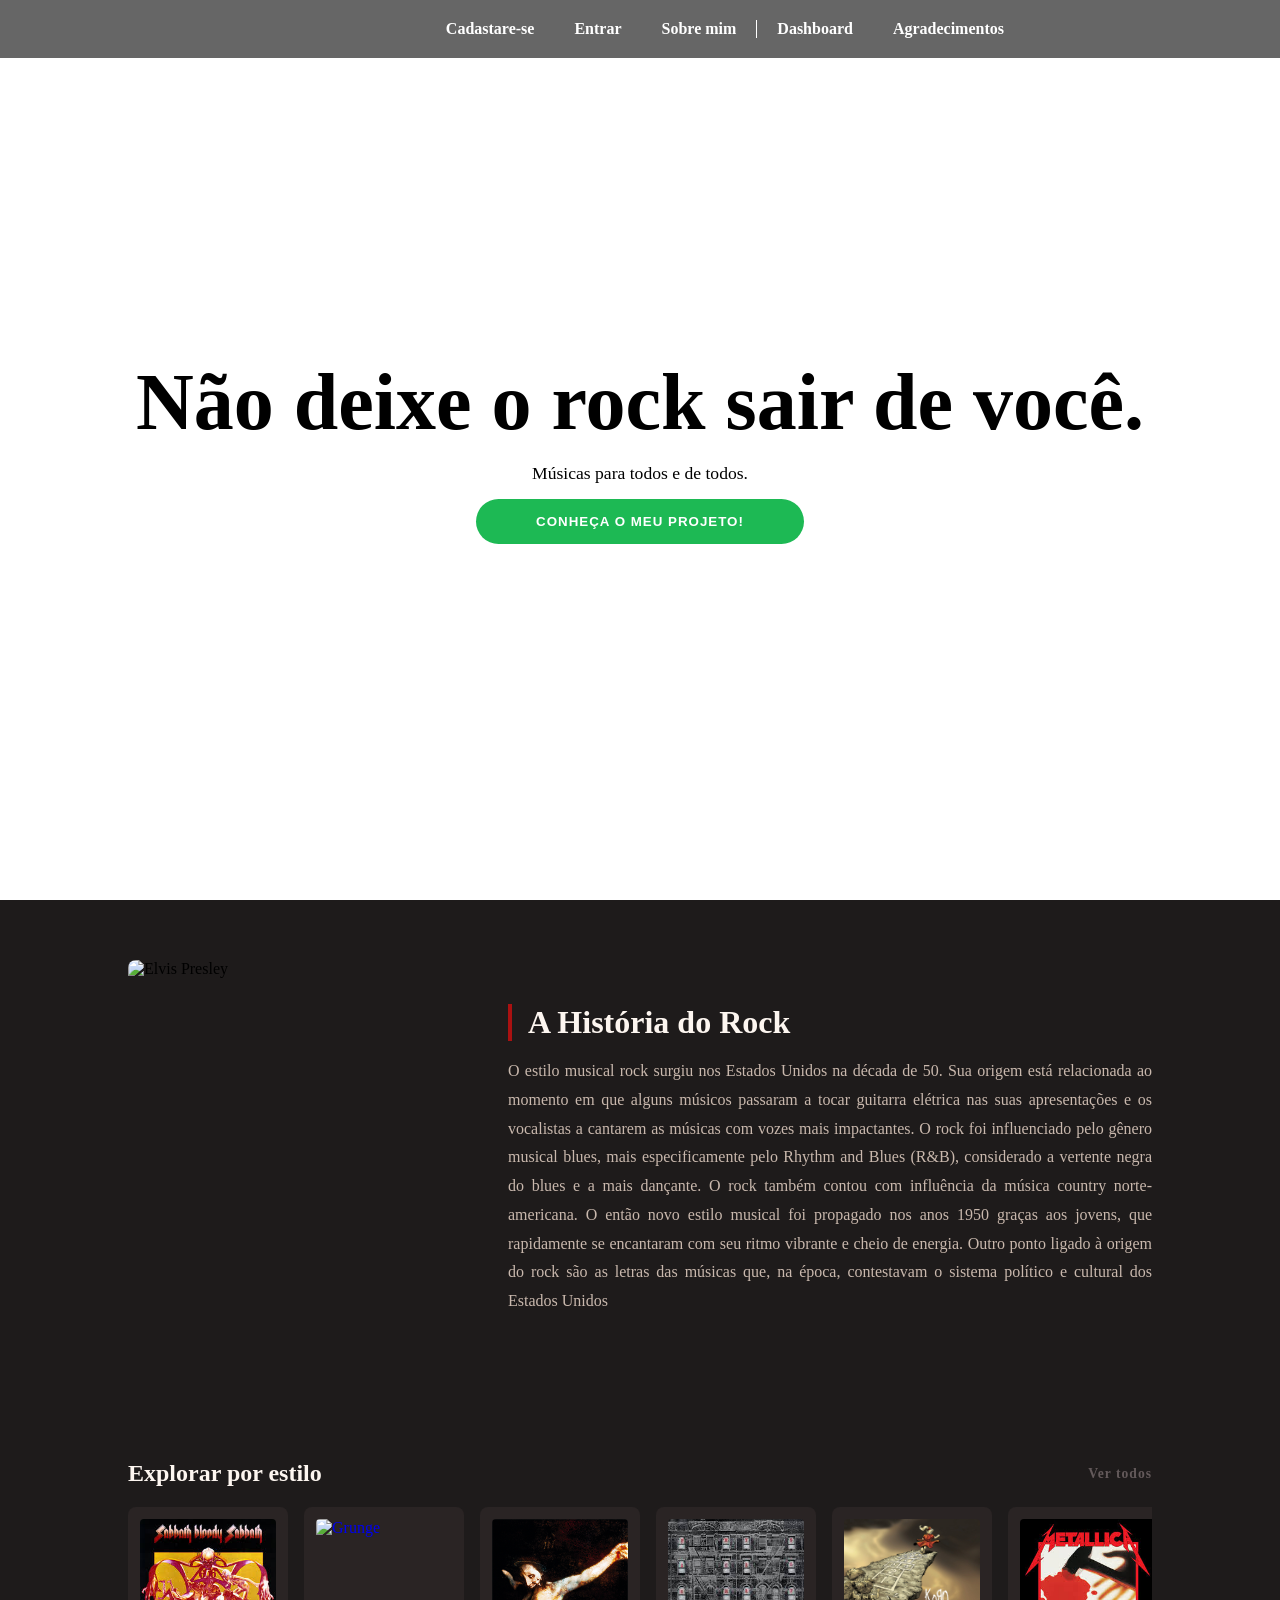
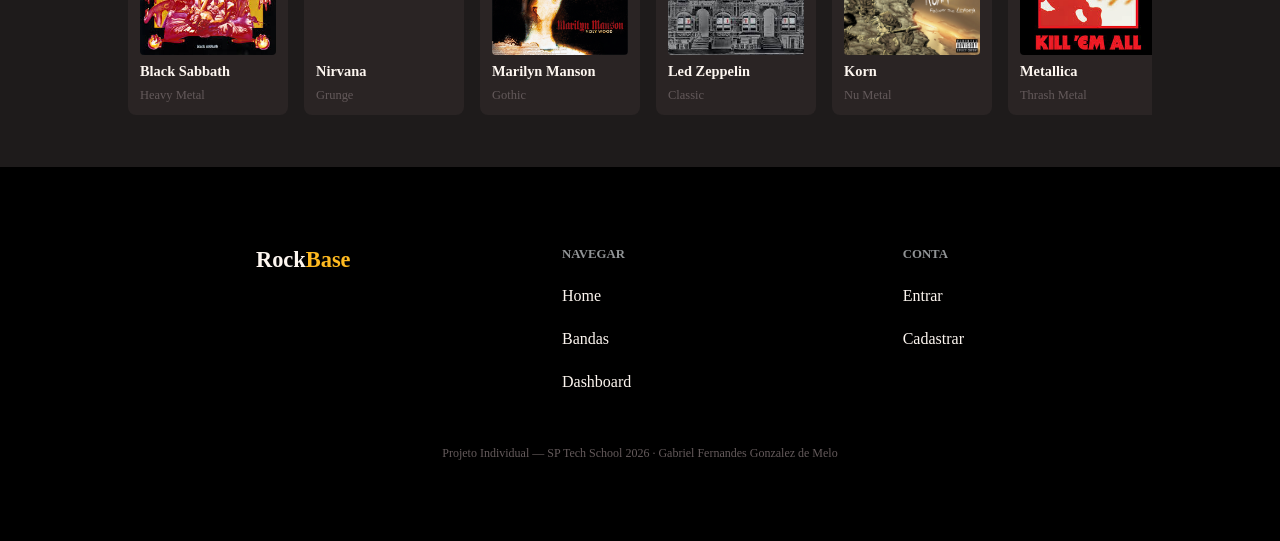
==== Protótipo/index.html @ 9acef93d "Prototipo" ====
<!DOCTYPE html>
<html lang="en">
<head>
    <meta charset="UTF-8">
    <meta name="viewport" content="width=device-width, initial-scale=1.0">
    <title>Rockbase - Não deixe o rock sair de você</title>
    <link rel="stylesheet" href="style.css">
   <link rel="preconnect" href="https://fonts.googleapis.com">
<link rel="preconnect" href="https://fonts.gstatic.com" crossorigin>
<link href="https://fonts.googleapis.com/css2?family=Roboto:ital,wght@0,100..900;1,100..900&display=swap" rel="stylesheet">
</head>
<body>
    <navbar id="navbar">
        <div class="navbar-container">
            <img src="" alt="" class="logo">
            <ul>
                <li class="navbar-item">Cadastare-se</li>
                <li class="navbar-item">Entrar</li>
                <li class="navbar-item">Sobre mim</li>
                <li class="navbar-item">Dashboard</li>
                <li class="navbar-item">Agradecimentos</li>
            </ul>
        </div>
    </navbar>

    <div class="showcase">
         <div class="showcase-container">
            <h2>Não deixe o rock sair de você.</h2>
            <p>Músicas para todos e de todos.</p>
            <button class="btn-primary">Conheça o meu projeto!</button>
         </div>
    </div>    

    <div class="Rock-painel">
        <div class="Rock-historia">
    <img id="Rock" src="https://s2.static.brasilescola.uol.com.br/be/2024/01/elvis-presley.jpg" alt="Elvis Presley">
    <div class="historia-texto">
        <h2>A História do Rock</h2>
        <p>O estilo musical rock surgiu nos Estados Unidos na década de 50. Sua origem está relacionada ao momento em que alguns músicos passaram a tocar guitarra elétrica nas suas apresentações e os vocalistas a cantarem as músicas com vozes mais impactantes.

O rock foi influenciado pelo gênero musical blues, mais especificamente pelo Rhythm and Blues (R&B), considerado a vertente negra do blues e a mais dançante. O rock também contou com influência da música country norte-americana.

O então novo estilo musical foi propagado nos anos 1950 graças aos jovens, que rapidamente se encantaram com seu ritmo vibrante e cheio de energia. Outro ponto ligado à origem do rock são as letras das músicas que, na época, contestavam o sistema político e cultural dos Estados Unidos</p>
    </div>
</div> 
</div>


<div class="bandas-section">
    <div class="bandas-header">
        <h2>Explorar por estilo</h2>
        <a href="bandas.html">Ver todos</a>
    </div>
    <div class="bandas-carousel">

        <a href="BlackSabbath.html" class="banda-card">
            <img src="./Assets/Sabbath Bloody Sabbath.jpg" alt="Heavy Metal">
            <span class="banda-card__nome">Black Sabbath</span>
            <span class="banda-card__genero">Heavy Metal</span>
        </a>

        <a href="Nirvana.html" class="banda-card">
            <img src="https://upload.wikimedia.org/wikipedia/en/b/b7/NirvanaNevermindalbumcover.jpg" alt="Grunge">
            <span class="banda-card__nome">Nirvana</span>
            <span class="banda-card__genero">Grunge</span>
        </a>

        <a href="banda.html" class="banda-card">
            <img src="./Assets/Marilyn_Manson_-_Holy_Wood.png" alt="Gothic">
            <span class="banda-card__nome">Marilyn Manson</span>
            <span class="banda-card__genero">Gothic</span>
        </a>

        <a href="banda.html" class="banda-card">
            <img src="./Assets/Led Zeppelin - Physical Grafitti.jpg" alt="Classic">
            <span class="banda-card__nome">Led Zeppelin</span>
            <span class="banda-card__genero">Classic</span>
        </a>

        <a href="banda.html" class="banda-card">
            <img src="./Assets/Korn Follow the Leader.jpg" alt="Rock Clássico">
            <span class="banda-card__nome">Korn</span>
            <span class="banda-card__genero">Nu Metal</span>
        </a>

        <a href="banda.html" class="banda-card">
            <img src="./Assets/Kill Em All.jpg" alt="Thrash Metal">
            <span class="banda-card__nome">Metallica</span>
            <span class="banda-card__genero">Thrash Metal</span>
        </a>

         <a href="banda.html" class="banda-card">
            <img src="./Assets/Bedtime in democracy.jpg" alt="Punk">
            <span class="banda-card__nome">Dead Kennedys</span>
            <span class="banda-card__genero">Punk</span>
        </a>


    </div>
</div>



</div>

  <footer id="footer">
    <div class="footer-content">
      <p class="footer-logo">Rock<span>Base</span></p>
      <ul class="footer-menu">
        <p>Navegar</p>
        <li class="footer-menu-item"><a href="index.html">Home</a></li>
        <li class="footer-menu-item"><a href="bandas.html">Bandas</a></li>
        <li class="footer-menu-item"><a href="dashboard.html">Dashboard</a></li>
      </ul>
      <ul class="footer-menu">
        <p>Conta</p>
        <li class="footer-menu-item"><a href="login.html">Entrar</a></li>
        <li class="footer-menu-item"><a href="cadastro.html">Cadastrar</a></li>
      </ul>
    </div>
    <div class="footer-info">
      <p>Projeto Individual — SP Tech School 2026 · Gabriel Fernandes Gonzalez de Melo</p>
    </div>
  </footer>     
</body>
<script>



</script>
</html>
---- Protótipo/style.css ----
*{
    box-sizing: border-box;
    margin: 0;
    padding: 0;
}

font{
   font-family: "Roboto", sans-serif;
   font-weight: 400;
}

.btn-primary{
    background: #1DB954;
    color: white;
    text-transform: uppercase;
    padding: 15px 60px;
    border: none;
    border-radius: 30px;
    letter-spacing: 1px;
    font-weight: bold;
}


#navbar{
    display: flex;
    background-color: rgba(0, 0, 0, 0.6);
    justify-content: center;
    color: white;
    position: fixed;
    top: 0;
    width: 100%;
}

#navbar .navbar-container {
    width: 60%;
    display: flex;
    align-items: center;
    justify-content: space-between;
    padding: 20px 0;    
}

#navbar .navbar-container .logo{

}


#navbar .navbar-container ul {
    display: flex;
    list-style: none;
    font-weight: bold;
}



#navbar .navbar-container ul li {
    padding: 0 20px;
}


#navbar .navbar-container ul li:nth-child(3){
    border-right: 1px solid white;

}

.showcase{
    height: 100vh;
    display: flex;
    justify-content: center;
    align-items: center;
}

.showcase .showcase-container{
    display: flex;
    flex-direction: column;
    align-items: center;
    color: rgb(0, 0, 0);
}

.showcase .showcase-container h2{
    font-size: 5rem;
}

.showcase .showcase-container p{
    margin: 15px 0;
    font-size: 1.1rem;
}

.Rock-historia {
    display: flex;
    flex-direction: row;
    align-items: center;
    gap: 40px;
    padding: 60px 10%;
    background-color: #1e1b1b;
}

.Rock-historia img {
    width: 340px;
    height: 400px;
    object-fit: cover;
    border-radius: 8px;
    flex-shrink: 0;
}

.Rock-historia .historia-texto {
    display: flex;
    flex-direction: column;
    gap: 16px;
}

.Rock-historia .historia-texto h2 {
    font-size: 2rem;
    font-weight: 700;
    color: #fdf6f0;
    border-left: 4px solid #aa1111;
    padding-left: 16px;
}

.Rock-historia .historia-texto p {
    font-size: 1rem;
    color: #c9b8ad;
    line-height: 1.8;
    text-align: justify;
}

.bandas-section {
    padding: 40px 10%;
    background-color: #1e1b1b;
}

.bandas-header {
    display: flex;
    justify-content: space-between;
    align-items: center;
    margin-bottom: 20px;
}

.bandas-header h2 {
    color: #fdf6f0;
    font-size: 1.5rem;
    font-weight: 700;
}

.bandas-header a {
    color: #645a5b;
    font-size: 0.85rem;
    text-decoration: none;
    font-weight: bold;
    letter-spacing: 1px;
    transition: color 0.2s;
}

.bandas-header a:hover {
    color: #fdf6f0;
    cursor: pointer;
}

.bandas-carousel {
    display: flex;
    flex-direction: row;
    gap: 16px;
    padding-bottom: 12px;
    scrollbar-width: thin;
    scrollbar-color: #645a5b #2a2424;
    overflow-x: scroll;
    max-width: 100%;
}

.bandas-carousel::-webkit-scrollbar {
    height: 4px;
}

.bandas-carousel::-webkit-scrollbar-track {
    background: #2a2424;
    border-radius: 4px;
}

.bandas-carousel::-webkit-scrollbar-thumb {
    background: #645a5b;
    border-radius: 4px;
}

.banda-card {
    display: flex;
    flex-direction: column;
    align-items: flex-start;
    gap: 8px;
    text-decoration: none;
    flex-shrink: 0;
    width: 160px;
    padding: 12px;
    border-radius: 8px;
    background-color: #2a2424;
    transition: background-color 0.2s;
    cursor: pointer;
}

.banda-card:hover {
    transition: 2s ease;
    transform: scale(1.15);
    background-color: #332c2c;
}

.banda-card img {
    width: 100%;
    aspect-ratio: 1 / 1;
    object-fit: cover;
    border-radius: 4px;
}

.banda-card__nome {
    color: #fdf6f0;
    font-size: 0.9rem;
    font-weight: 600;
    white-space: nowrap;
    overflow: hidden;
    text-overflow: ellipsis;
    width: 100%;
}

.banda-card__genero {
    color: #645a5b;
    font-size: 0.78rem;
}


#footer {
	background: black;
	color: white;
	padding: 80px 0;
}

#footer .footer-content {
	display: flex;
	width: 60%;
	margin: auto;
	justify-content: space-between;
}

#footer .footer-content .footer-menu {
	margin: 0 60px;
	list-style: none;
}

#footer .footer-content .footer-menu .footer-menu-item {
	margin: 25px 0;
	transition: all 300ms ease;
}

#footer .footer-content .footer-menu .footer-menu-item:hover {
	color: var(--default-green);
	cursor: pointer;
}

#footer .footer-content .footer-menu p {
	font-weight: bold;
	text-transform: uppercase;
	color: #919496;
	font-size: 0.8rem;
}

.footer-logo {
  font-size: 1.4rem;
  font-weight: 700;
  color: #fdf6f0;
}

.footer-logo span {
  color: #ffba20;
}

#footer .footer-content a {
  color: #fdf6f0;
  text-decoration: none;
  transition: color 0.2s;
}

#footer .footer-content a:hover {
  color: #ffba20;
}

#footer .footer-info {
  display: flex;
  justify-content: center;
  width: 60%;
  margin: auto;
  font-size: 0.75rem;
  color: #645a5b;
  padding-top: 30px;
}
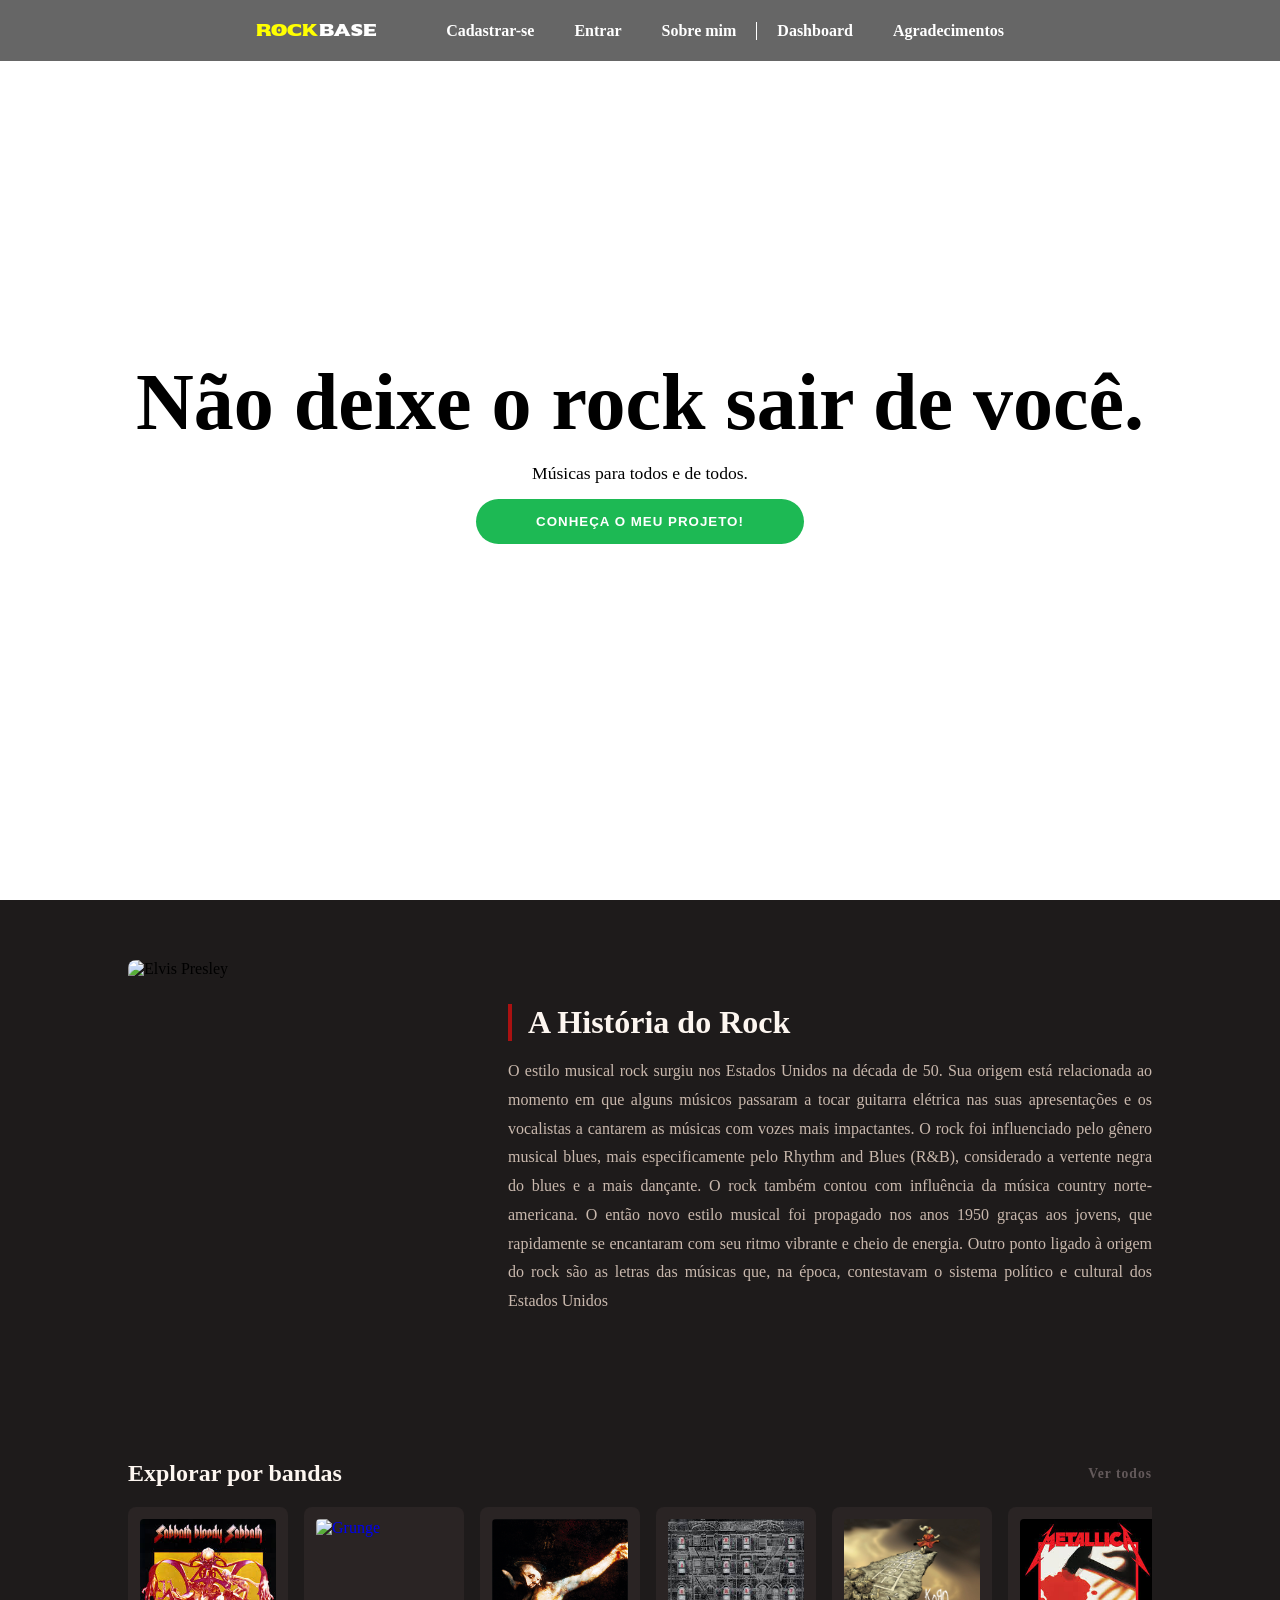
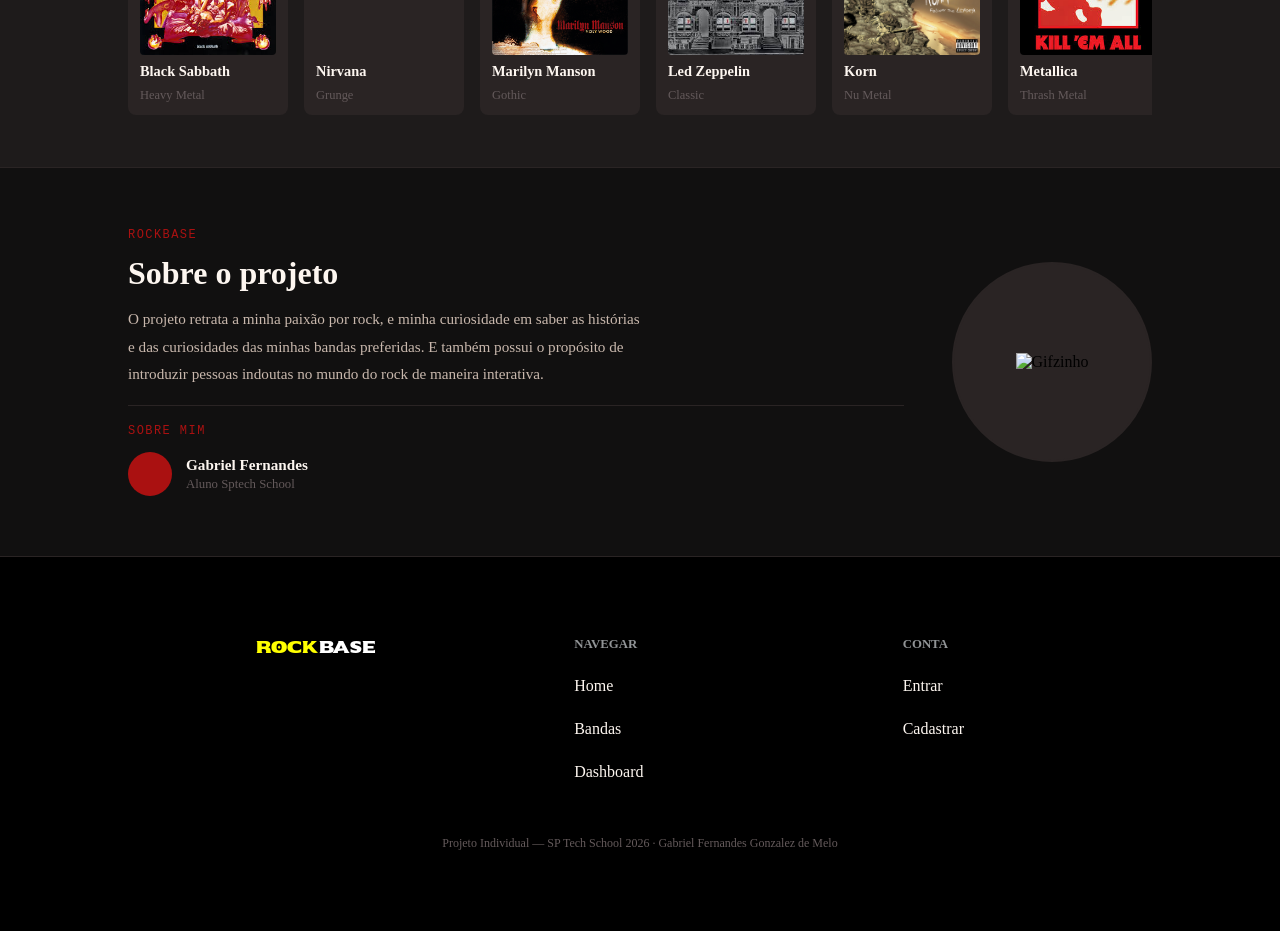
==== commit a6ab7bff: "Prototipo2" ====
--- a/Protótipo/index.html
+++ b/Protótipo/index.html
@@ -7,14 +7,17 @@
     <link rel="stylesheet" href="style.css">
    <link rel="preconnect" href="https://fonts.googleapis.com">
 <link rel="preconnect" href="https://fonts.gstatic.com" crossorigin>
-<link href="https://fonts.googleapis.com/css2?family=Roboto:ital,wght@0,100..900;1,100..900&display=swap" rel="stylesheet">
+
 </head>
 <body>
     <navbar id="navbar">
         <div class="navbar-container">
-            <img src="" alt="" class="logo">
+            <div class="Logo">
+                <p><span style="color: yellow;">ROCK</span>BASE</p>
+            </div>
+            
             <ul>
-                <li class="navbar-item">Cadastare-se</li>
+                <li class="navbar-item">Cadastrar-se</li>
                 <li class="navbar-item">Entrar</li>
                 <li class="navbar-item">Sobre mim</li>
                 <li class="navbar-item">Dashboard</li>
@@ -48,7 +51,7 @@
 
 <div class="bandas-section">
     <div class="bandas-header">
-        <h2>Explorar por estilo</h2>
+        <h2>Explorar por bandas</h2>
         <a href="bandas.html">Ver todos</a>
     </div>
     <div class="bandas-carousel">
@@ -100,12 +103,37 @@
 </div>
 
 
+<div class="sobre">
+    <div class="sobre-gif">
+        <img src="https://media2.giphy.com/media/v1.Y2lkPTc5MGI3NjExZXNnMzhnMnZhZzVkMmh2bzQzYTVkbXdtN3Bmc3RrdzV4aWs5a3NseiZlcD12MV9pbnRlcm5hbF9naWZfYnlfaWQmY3Q9Zw/wCnNkiK7TpfCfZU5R6/giphy.gif" alt="Gifzinho">
+    </div>
+    <div class= "sobre-conteudo">
+        <p class="sobre-titulo">RockBase</p>
+        <p class="sobre-subtitulo"> Sobre o projeto</p>
+        <p class="sobre-p">
+            O projeto retrata a minha paixão por rock, e minha curiosidade em saber as histórias e das curiosidades das minhas bandas preferidas. E também possui o propósito de introduzir pessoas indoutas no mundo do rock de maneira interativa.
+        </p>
+    
+    <div class="sobre-divisoria"></div>
+
+    <p class="sobre-titulo">Sobre mim</p>
+    <div class="sobre-autor">
+        <div class="sobre-avatar"></div>
+        <div class="sobre-autor-info">
+        <span class="sobre-autor-nome">Gabriel Fernandes</span>
+        <span class="sobre-autor-desc">Aluno Sptech School</span>
+        </div>
+    </div>
+</div>
+</div>
+
+
 
 </div>
 
   <footer id="footer">
     <div class="footer-content">
-      <p class="footer-logo">Rock<span>Base</span></p>
+      <p class="Logo"><span style="color: yellow;">Rock</span>Base</p>
       <ul class="footer-menu">
         <p>Navegar</p>
         <li class="footer-menu-item"><a href="index.html">Home</a></li>
--- a/Protótipo/style.css
+++ b/Protótipo/style.css
@@ -1,3 +1,15 @@
+
+
+@import url('https://fonts.googleapis.com/css2?family=Sekuya&display=swap');
+
+
+@import url('https://fonts.googleapis.com/css2?family=Roboto:ital,wght@0,100..900;1,100..900&display=swap');
+
+
+
+.Logo{
+    font-family: "Sekuya", system-ui;
+}
 
 
 *{
@@ -291,5 +303,106 @@
   padding-top: 30px;
 }
 
-
-
+.sobre {
+    padding: 60px 10%;
+    background-color: #111010;
+    display: flex;
+    flex-direction: row-reverse;
+    align-items: center;
+    gap: 48px;
+    border-top: 1px solid #2a2424;
+    border-bottom: 1px solid #2a2424;
+}
+
+.sobre-gif {
+    flex-shrink: 0;
+    width: 200px;
+    height: 200px;
+    border-radius: 50%;
+    overflow: hidden;
+    border: 2px solid #2a2424;
+    display: flex;
+    align-items: center;
+    justify-content: center;
+    background-color: #2a2424;
+}
+
+.sobre-gif-img {
+    width: 100%;
+    height: 100%;
+    object-fit:fill;
+}
+
+.sobre-conteudo {
+    flex: 1;
+    display: flex;
+    flex-direction: column;
+    gap: 14px;
+}
+
+.sobre-titulo {
+    font-size: 0.75rem;
+    color: #aa1111;
+    letter-spacing: 0.12em;
+    text-transform: uppercase;
+    font-family: monospace;
+}
+
+.sobre-subtitulo {
+    font-size: 2rem;
+    font-weight: 700;
+    color: #fdf6f0;
+    line-height: 1.1;
+}
+
+.sobre-p {
+    font-size: 0.95rem;
+    color: #c9b8ad;
+    line-height: 1.8;
+    max-width: 520px;
+}
+
+.sobre-divisoria {
+    height: 1px;
+    background: #2a2424;
+    margin: 4px 0;
+}
+
+.sobre-autor {
+    display: flex;
+    align-items: center;
+    gap: 14px;
+}
+
+.sobre-avatar {
+    width: 44px;
+    height: 44px;
+    border-radius: 50%;
+    background-color: #aa1111;
+    display: flex;
+    align-items: center;
+    justify-content: center;
+    font-size: 0.85rem;
+    font-weight: 700;
+    color: #fdf6f0;
+    flex-shrink: 0;
+}
+
+.sobre-autor-info {
+    display: flex;
+    flex-direction: column;
+    gap: 3px;
+}
+
+.sobre-autor-nome {
+    font-size: 0.95rem;
+    font-weight: 700;
+    color: #fdf6f0;
+}
+
+.sobre-autor-desc {
+    font-size: 0.8rem;
+    color: #645a5b;
+}
+
+
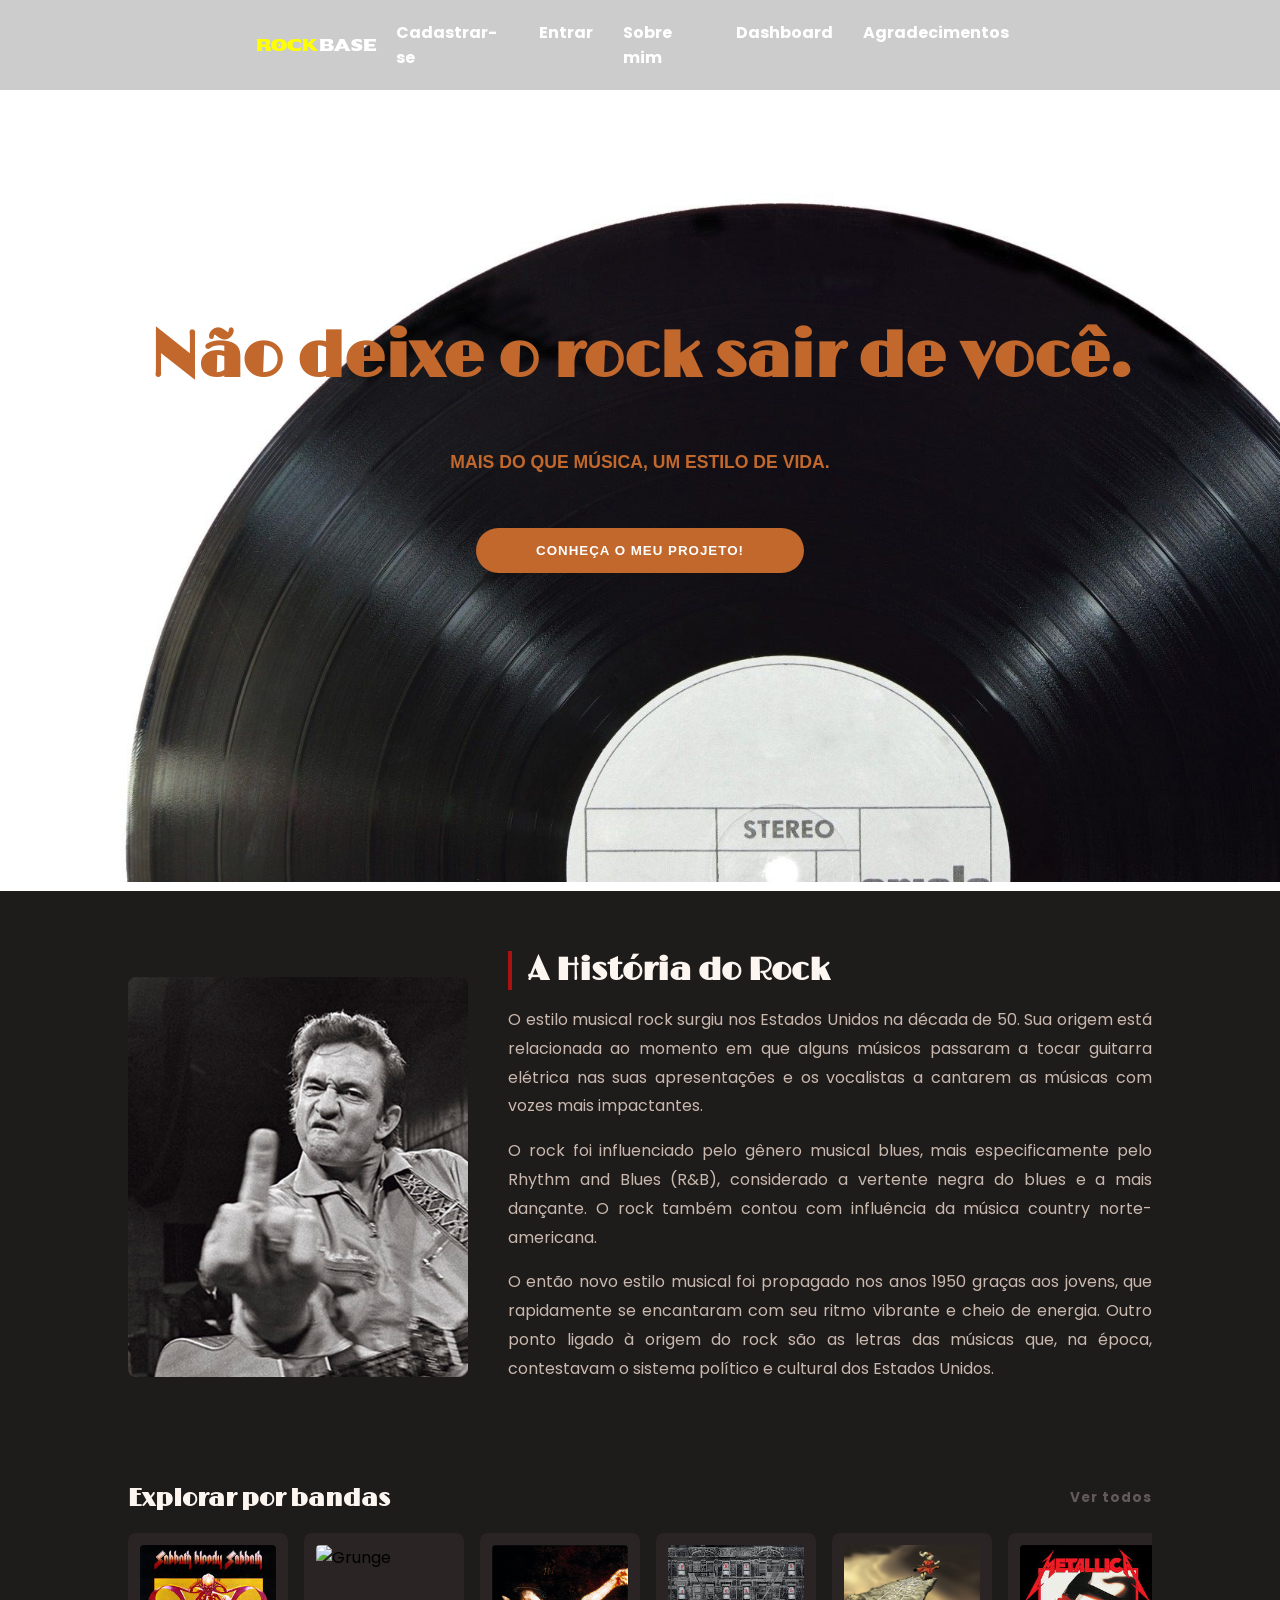
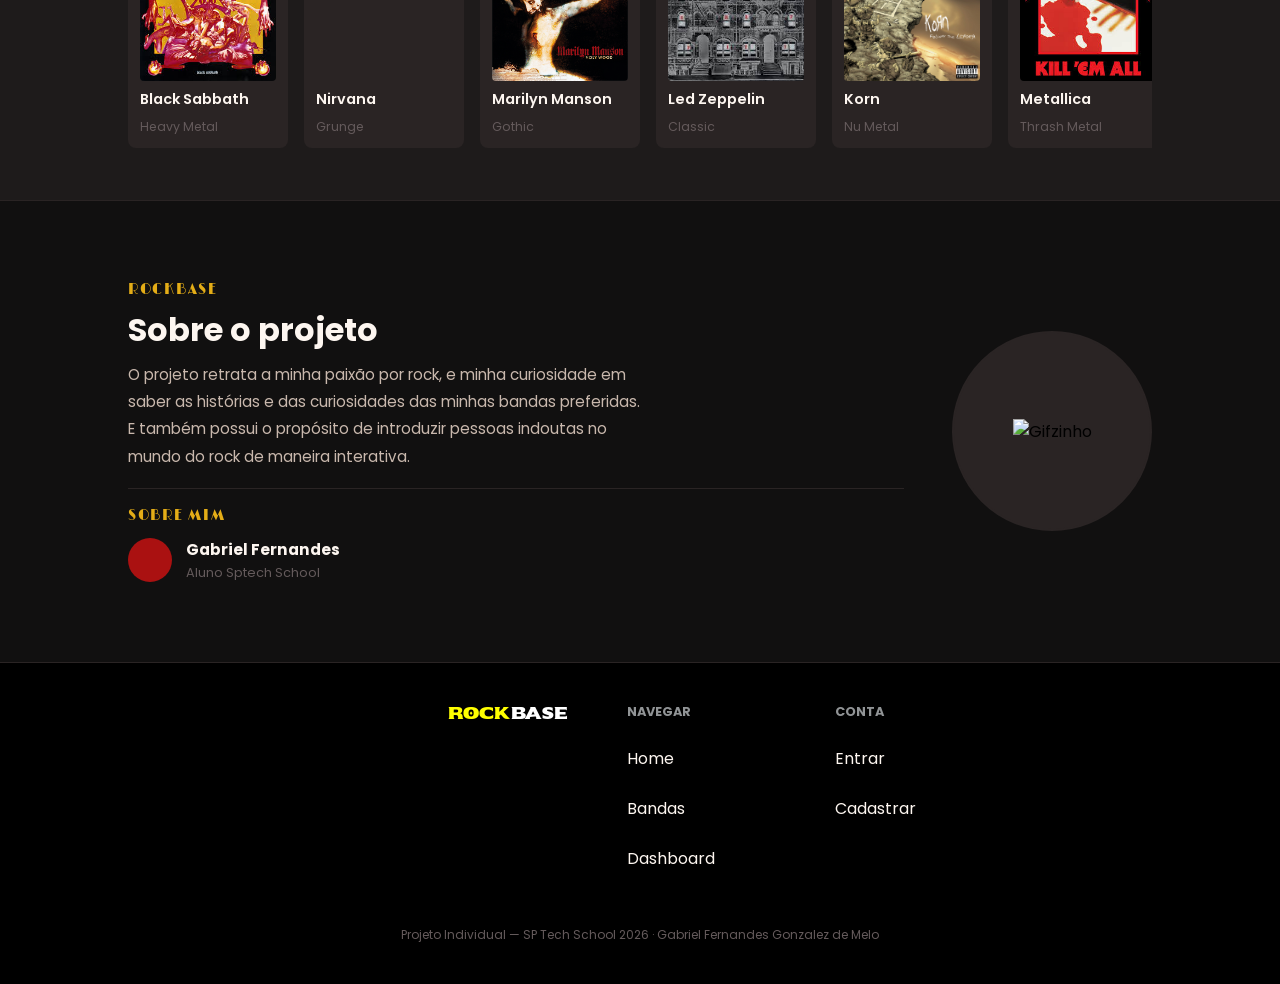
==== commit 9b0cb4a8: "Prot3" ====
--- a/Protótipo/index.html
+++ b/Protótipo/index.html
@@ -4,6 +4,7 @@
     <meta charset="UTF-8">
     <meta name="viewport" content="width=device-width, initial-scale=1.0">
     <title>Rockbase - Não deixe o rock sair de você</title>
+    
     <link rel="stylesheet" href="style.css">
    <link rel="preconnect" href="https://fonts.googleapis.com">
 <link rel="preconnect" href="https://fonts.gstatic.com" crossorigin>
@@ -13,41 +14,40 @@
     <navbar id="navbar">
         <div class="navbar-container">
             <div class="Logo">
-                <p><span style="color: yellow;">ROCK</span>BASE</p>
+                <a href="#home"><p><span style="color: yellow;">ROCK</span>BASE</p></a>
             </div>
             
             <ul>
                 <li class="navbar-item">Cadastrar-se</li>
                 <li class="navbar-item">Entrar</li>
-                <li class="navbar-item">Sobre mim</li>
+                <a href="#SobreMim"><li class="navbar-item">Sobre mim</li></a>
                 <li class="navbar-item">Dashboard</li>
                 <li class="navbar-item">Agradecimentos</li>
             </ul>
         </div>
     </navbar>
 
-    <div class="showcase">
+    <div id="home" class="showcase">
          <div class="showcase-container">
+            
             <h2>Não deixe o rock sair de você.</h2>
-            <p>Músicas para todos e de todos.</p>
-            <button class="btn-primary">Conheça o meu projeto!</button>
+            <p>MAIS DO QUE MÚSICA, UM ESTILO DE VIDA.</p>
+            <a href="#1"><button class="btn-primary">Conheça o meu projeto!</button></a>
          </div>
     </div>    
-
-    <div class="Rock-painel">
+    <section id="1" class="historia">
+    <div  class="Rock-painel">
         <div class="Rock-historia">
-    <img id="Rock" src="https://s2.static.brasilescola.uol.com.br/be/2024/01/elvis-presley.jpg" alt="Elvis Presley">
+            <img src="./Assets/Johnny.jpg" alt="">
     <div class="historia-texto">
         <h2>A História do Rock</h2>
-        <p>O estilo musical rock surgiu nos Estados Unidos na década de 50. Sua origem está relacionada ao momento em que alguns músicos passaram a tocar guitarra elétrica nas suas apresentações e os vocalistas a cantarem as músicas com vozes mais impactantes.
-
-O rock foi influenciado pelo gênero musical blues, mais especificamente pelo Rhythm and Blues (R&B), considerado a vertente negra do blues e a mais dançante. O rock também contou com influência da música country norte-americana.
-
-O então novo estilo musical foi propagado nos anos 1950 graças aos jovens, que rapidamente se encantaram com seu ritmo vibrante e cheio de energia. Outro ponto ligado à origem do rock são as letras das músicas que, na época, contestavam o sistema político e cultural dos Estados Unidos</p>
+        <p>O estilo musical rock surgiu nos Estados Unidos na década de 50. Sua origem está relacionada ao momento em que alguns músicos passaram a tocar guitarra elétrica nas suas apresentações e os vocalistas a cantarem as músicas com vozes mais impactantes.</p>
+        <p>O rock foi influenciado pelo gênero musical blues, mais especificamente pelo Rhythm and Blues (R&B), considerado a vertente negra do blues e a mais dançante. O rock também contou com influência da música country norte-americana.</p>
+<p>O então novo estilo musical foi propagado nos anos 1950 graças aos jovens, que rapidamente se encantaram com seu ritmo vibrante e cheio de energia. Outro ponto ligado à origem do rock são as letras das músicas que, na época, contestavam o sistema político e cultural dos Estados Unidos.</p>
     </div>
 </div> 
 </div>
-
+</section>
 
 <div class="bandas-section">
     <div class="bandas-header">
@@ -102,7 +102,7 @@
     </div>
 </div>
 
-
+<section id="SobreMim" class="sobre-mim">
 <div class="sobre">
     <div class="sobre-gif">
         <img src="https://media2.giphy.com/media/v1.Y2lkPTc5MGI3NjExZXNnMzhnMnZhZzVkMmh2bzQzYTVkbXdtN3Bmc3RrdzV4aWs5a3NseiZlcD12MV9pbnRlcm5hbF9naWZfYnlfaWQmY3Q9Zw/wCnNkiK7TpfCfZU5R6/giphy.gif" alt="Gifzinho">
@@ -126,8 +126,7 @@
     </div>
 </div>
 </div>
-
-
+</section>
 
 </div>
 
--- a/Protótipo/style.css
+++ b/Protótipo/style.css
@@ -2,13 +2,29 @@
 
 @import url('https://fonts.googleapis.com/css2?family=Sekuya&display=swap');
 
-
-@import url('https://fonts.googleapis.com/css2?family=Roboto:ital,wght@0,100..900;1,100..900&display=swap');
-
-
+@import url('https://fonts.googleapis.com/css2?family=Limelight&display=swap');
+
+@import url('https://fonts.googleapis.com/css2?family=Poppins:ital,wght@0,100;0,200;0,300;0,400;0,500;0,600;0,700;0,800;0,900;1,100;1,200;1,300;1,400;1,500;1,600;1,700;1,800;1,900&display=swap');
+
+
+a{
+     color: inherit;
+    text-decoration: none;
+}
+
+html {
+
+  scroll-behavior: smooth;
+}
+
+
+title {
+    align-items: center;
+}
 
 .Logo{
     font-family: "Sekuya", system-ui;
+
 }
 
 
@@ -19,12 +35,13 @@
 }
 
 font{
-   font-family: "Roboto", sans-serif;
+ 
    font-weight: 400;
 }
 
 .btn-primary{
-    background: #1DB954;
+    gap: 10px;
+    background: #c2682d;
     color: white;
     text-transform: uppercase;
     padding: 15px 60px;
@@ -32,12 +49,19 @@
     border-radius: 30px;
     letter-spacing: 1px;
     font-weight: bold;
+   
+}
+
+.btn-primary:hover{
+    transition: all 0.4s ease;
+    background: black;
+    color: white;
 }
 
 
 #navbar{
     display: flex;
-    background-color: rgba(0, 0, 0, 0.6);
+    background-color: rgba(0, 0, 0, 0.2);
     justify-content: center;
     color: white;
     position: fixed;
@@ -46,19 +70,20 @@
 }
 
 #navbar .navbar-container {
+    gap: 5px;
     width: 60%;
     display: flex;
     align-items: center;
-    justify-content: space-between;
+    justify-content:space-between;
+   font-family: "Poppins", sans-serif;
     padding: 20px 0;    
 }
 
-#navbar .navbar-container .logo{
-
-}
+
 
 
 #navbar .navbar-container ul {
+    font-family: "Poppins", sans-serif;
     display: flex;
     list-style: none;
     font-weight: bold;
@@ -67,37 +92,54 @@
 
 
 #navbar .navbar-container ul li {
-    padding: 0 20px;
-}
+    padding: 0 15px;
+}
+
+#navbar .navbar-container ul li:hover {
+    color: #e4ad17;
+}
+
 
 
 #navbar .navbar-container ul li:nth-child(3){
     border-right: 1px solid white;
+    border-right: 1px solid rgb(0, 0, 0);
 
 }
 
 .showcase{
-    height: 100vh;
+    background-image: url(./Assets/Maisumvinil.jpg);
+    background-size: cover;
+    height: 99vh;
     display: flex;
     justify-content: center;
     align-items: center;
 }
 
 .showcase .showcase-container{
+    
     display: flex;
     flex-direction: column;
     align-items: center;
     color: rgb(0, 0, 0);
+    gap: 40px;
 }
 
 .showcase .showcase-container h2{
-    font-size: 5rem;
+    color: #c2682d;
+    font-family: "Limelight", sans-serif;
+    font-size: 4rem;
 }
 
 .showcase .showcase-container p{
+    font-family: Arial, Helvetica, sans-serif;
     margin: 15px 0;
     font-size: 1.1rem;
-}
+    font-weight: bold;
+    color: #c2682d;
+}
+
+
 
 .Rock-historia {
     display: flex;
@@ -109,17 +151,21 @@
 }
 
 .Rock-historia img {
+    margin-top: 20px;
     width: 340px;
     height: 400px;
     object-fit: cover;
     border-radius: 8px;
     flex-shrink: 0;
+    background-image: url(./Assets/Johnny.jpg);
+
 }
 
 .Rock-historia .historia-texto {
     display: flex;
     flex-direction: column;
     gap: 16px;
+    font-family: "Poppins", sans-serif;
 }
 
 .Rock-historia .historia-texto h2 {
@@ -128,6 +174,7 @@
     color: #fdf6f0;
     border-left: 4px solid #aa1111;
     padding-left: 16px;
+    font-family: "Limelight", sans-serif;
 }
 
 .Rock-historia .historia-texto p {
@@ -135,11 +182,13 @@
     color: #c9b8ad;
     line-height: 1.8;
     text-align: justify;
+    font-family: "Poppins", sans-serif;
 }
 
 .bandas-section {
     padding: 40px 10%;
     background-color: #1e1b1b;
+    font-family: "Poppins", sans-serif;
 }
 
 .bandas-header {
@@ -147,12 +196,14 @@
     justify-content: space-between;
     align-items: center;
     margin-bottom: 20px;
+    font-family: "Poppins", sans-serif;
 }
 
 .bandas-header h2 {
     color: #fdf6f0;
     font-size: 1.5rem;
     font-weight: 700;
+   font-family: "Limelight", sans-serif;
 }
 
 .bandas-header a {
@@ -162,6 +213,7 @@
     font-weight: bold;
     letter-spacing: 1px;
     transition: color 0.2s;
+    font-family: "Poppins", sans-serif;
 }
 
 .bandas-header a:hover {
@@ -178,6 +230,7 @@
     scrollbar-color: #645a5b #2a2424;
     overflow-x: scroll;
     max-width: 100%;
+    font-family: "Poppins", sans-serif;
 }
 
 .bandas-carousel::-webkit-scrollbar {
@@ -207,6 +260,7 @@
     background-color: #2a2424;
     transition: background-color 0.2s;
     cursor: pointer;
+    font-family: "Poppins", sans-serif;
 }
 
 .banda-card:hover {
@@ -241,12 +295,13 @@
 #footer {
 	background: black;
 	color: white;
-	padding: 80px 0;
+	padding: 40px 0;
+    font-family: "Poppins", sans-serif;
 }
 
 #footer .footer-content {
 	display: flex;
-	width: 60%;
+	width: 30%;
 	margin: auto;
 	justify-content: space-between;
 }
@@ -304,7 +359,7 @@
 }
 
 .sobre {
-    padding: 60px 10%;
+    padding: 80px 10%;
     background-color: #111010;
     display: flex;
     flex-direction: row-reverse;
@@ -312,6 +367,7 @@
     gap: 48px;
     border-top: 1px solid #2a2424;
     border-bottom: 1px solid #2a2424;
+    font-family: "Poppins", sans-serif;
 }
 
 .sobre-gif {
@@ -341,11 +397,11 @@
 }
 
 .sobre-titulo {
-    font-size: 0.75rem;
-    color: #aa1111;
+    font-size: 0.90rem;
+    color: #e4ad17;
     letter-spacing: 0.12em;
     text-transform: uppercase;
-    font-family: monospace;
+    font-family: "Limelight", sans-serif;
 }
 
 .sobre-subtitulo {
@@ -386,6 +442,7 @@
     font-weight: 700;
     color: #fdf6f0;
     flex-shrink: 0;
+    
 }
 
 .sobre-autor-info {
